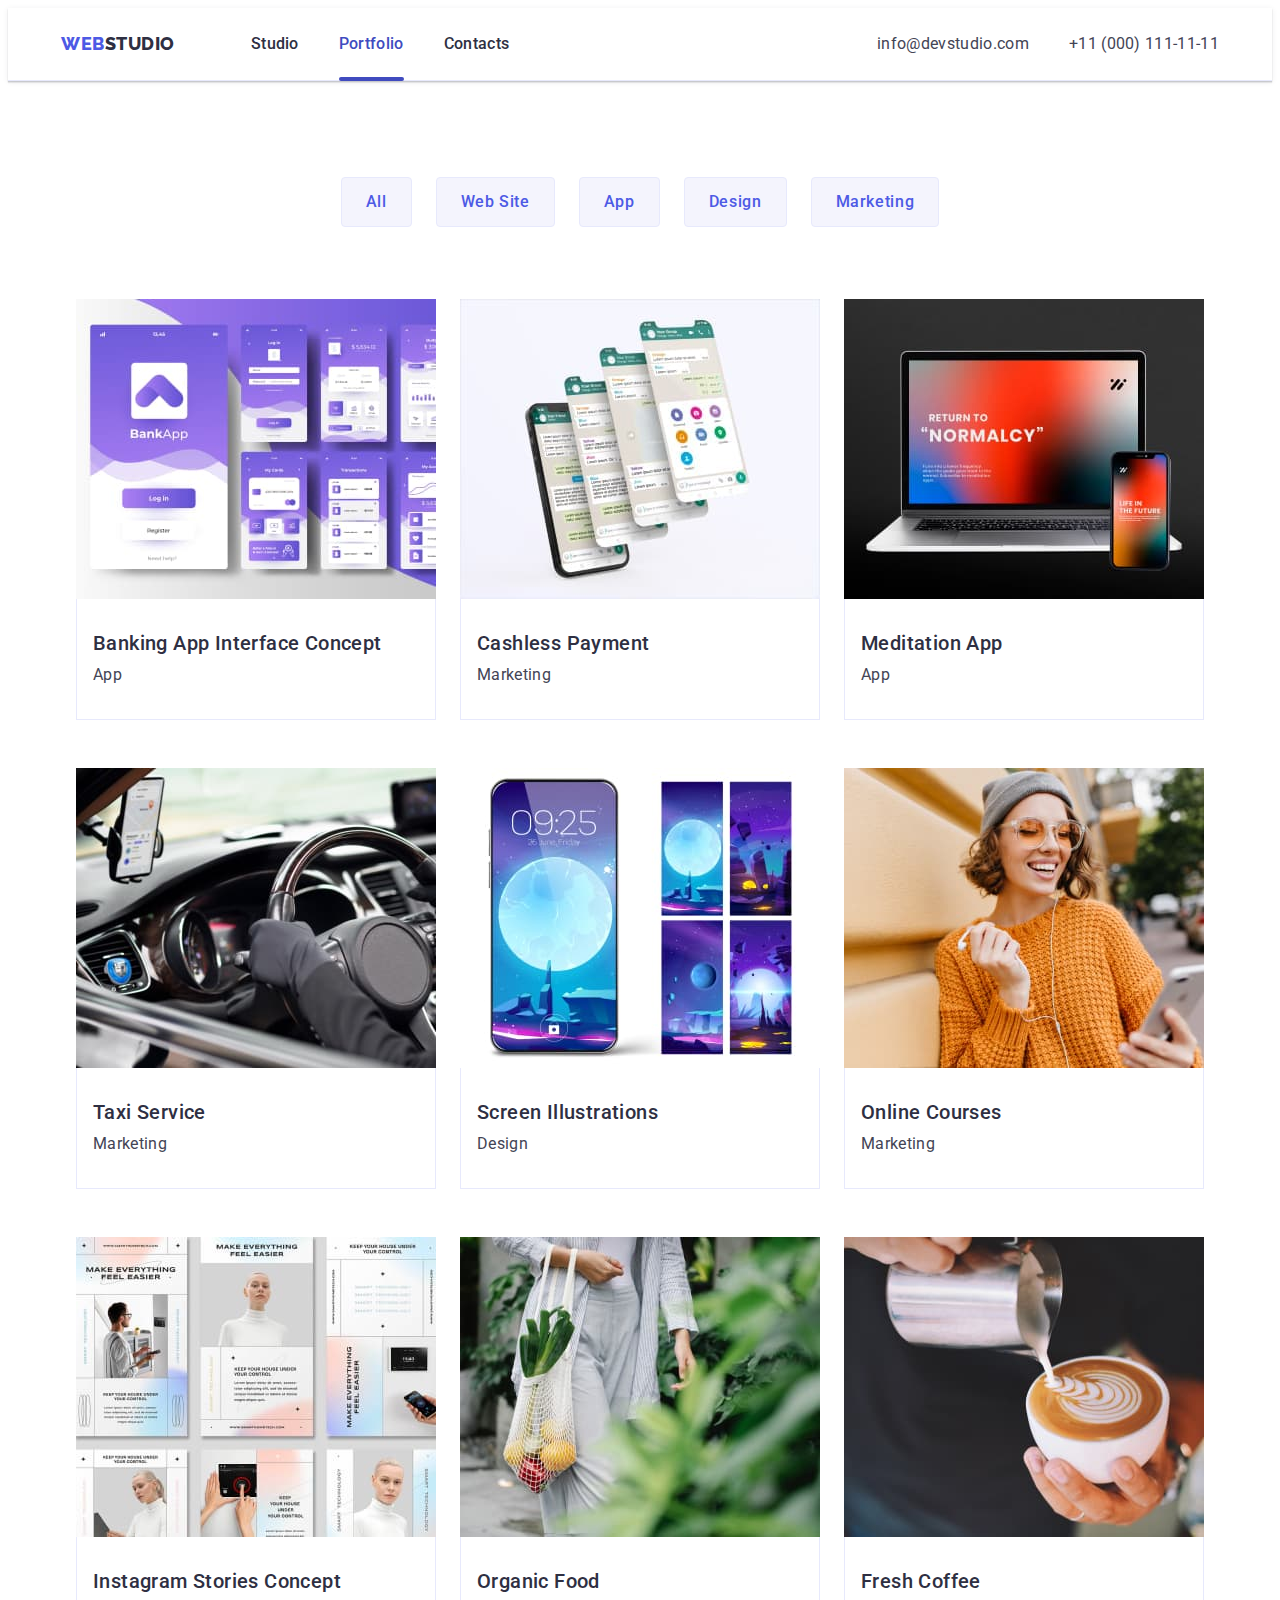
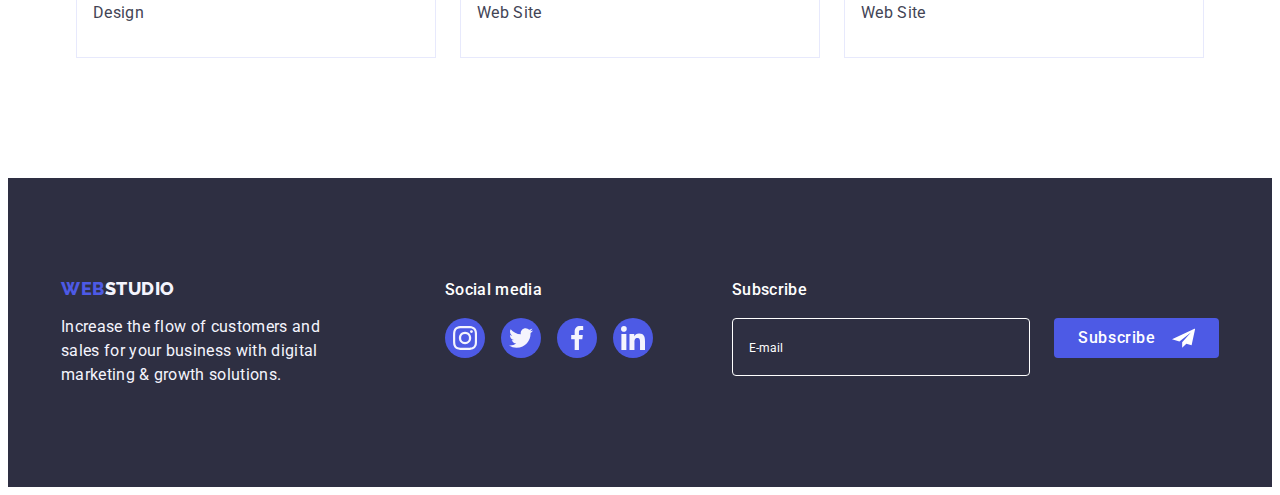
==== portfolio.html @ 3099e18f "Initial commit" ====
<!DOCTYPE html>
<html lang="en">
  <head>
    <meta charset="UTF-8" />
    <meta http-equiv="X-UA-Compatible" content="IE=edge" />
    <meta name="viewport" content="width=device-width, initial-scale=1.0" />
    <title>Document</title>
    <link rel="preconnect" href="https://fonts.googleapis.com" />
    <link rel="preconnect" href="https://fonts.gstatic.com" crossorigin />
    <link
      href="https://fonts.googleapis.com/css2?family=Montserrat:wght@400;700&family=Raleway:wght@800&family=Roboto:wght@400;500;700;900&display=swap"
      rel="stylesheet"
    />
    <link
      rel="stylesheet"
      href="https://cdnjs.cloudflare.com/ajax/libs/modern-normalize/1.1.0/modern-normalize.min.css"
      integrity="sha512-wpPYUAdjBVSE4KJnH1VR1HeZfpl1ub8YT/NKx4PuQ5NmX2tKuGu6U/JRp5y+Y8XG2tV+wKQpNHVUX03MfMFn9Q=="
      crossorigin="anonymous"
      referrerpolicy="no-referrer"
    />
    <link rel="stylesheet" href="./css/styles.css" />
  </head>
  <body>
    <header class="header">
      <div class="conteiner main-nav">
        <a class="logo link" href="./index.html">
          Web<span class="logo-two">Studio</span>
        </a>
        <nav class="site-nav">
          <ul class="list">
            <li class="item">
              <a class="nav link" href="./index.html">Studio</a>
            </li>
            <li class="item">
              <a class="nav link current" href="./portfolio.html">Portfolio</a>
            </li>
            <li class="item"><a class="nav link" href="">Contacts</a></li>
          </ul>
        </nav>
        <address class="address">
          <ul class="list">
            <li class="item">
              <a class="address link" href="mailto:info@devstudio.com"
                >info@devstudio.com</a
              >
            </li>
            <li class="item">
              <a class="address link" href="tel:+110001111111"
                >+11 (000) 111-11-11</a
              >
            </li>
          </ul>
        </address>
      </div>
    </header>
    <main>
      <section class="section projects">
        <div class="conteiner">
          <h1 class="visually-hidden">Projects</h1>
          <ul class="list list-button">
            <li class="item">
              <button class="button portfolio" type="button">All</button>
            </li>
            <li class="item">
              <button class="button portfolio" type="button">Web Site</button>
            </li>
            <li class="item">
              <button class="button portfolio" type="button">App</button>
            </li>
            <li class="item">
              <button class="button portfolio" type="button">Design</button>
            </li>
            <li class="item">
              <button class="button portfolio" type="button">Marketing</button>
            </li>
          </ul>
          <ul class="list list-card">
            <li class="item">
              <a class="link card-link" href=" ">
                <div class="card-cover-wrap">
                  <img
                    class="img"
                    src="./images/work1.jpg"
                    width="360"
                    alt="banking app interface"
                  />
                  <div class="card-cover-text">
                    <p>
                      14 Stylish and User-Friendly App Design Concepts · Task
                      Manager App · Calorie Tracker App · Exotic Fruit Ecommerce
                      App · Cloud Storage App
                    </p>
                  </div>
                </div>
                <div class="card">
                  <h2 class="list-title">Banking App Interface Concept</h2>
                  <p class="text">App</p>
                </div>
              </a>
            </li>
            <li class="item">
              <a class="link card-link" href="">
                <div class="card-cover-wrap">
                  <img
                    class="img"
                    src="./images/work2.jpg"
                    width="360"
                    alt="QRcode scanning"
                  />
                  <div class="card-cover-text">
                    <p>
                      14 Stylish and User-Friendly App Design Concepts · Task
                      Manager App · Calorie Tracker App · Exotic Fruit Ecommerce
                      App · Cloud Storage App
                    </p>
                  </div>
                </div>
                <div class="card">
                  <h2 class="list-title">Cashless Payment</h2>
                  <p class="text">Marketing</p>
                </div></a
              >
            </li>
            <li class="item">
              <a class="link card-link" href="">
                <div class="card-cover-wrap">
                  <img
                    class="img"
                    src="./images/work3.jpg"
                    width="360"
                    alt="Meditation App on laptop/tel display "
                  />
                  <div class="card-cover-text">
                    <p>
                      14 Stylish and User-Friendly App Design Concepts · Task
                      Manager App · Calorie Tracker App · Exotic Fruit Ecommerce
                      App · Cloud Storage App
                    </p>
                  </div>
                </div>
                <div class="card">
                  <h2 class="list-title">Meditation App</h2>
                  <p class="text">App</p>
                </div></a
              >
            </li>
            <li class="item">
              <a class="link card-link" href=""
                ><div class="card-cover-wrap">
                  <img
                    class="img"
                    src="./images/work4.jpg"
                    width="360"
                    alt="taxist drives a car"
                  />
                  <div class="card-cover-text">
                    <p>
                      14 Stylish and User-Friendly App Design Concepts · Task
                      Manager App · Calorie Tracker App · Exotic Fruit Ecommerce
                      App · Cloud Storage App
                    </p>
                  </div>
                </div>
                <div class="card">
                  <h2 class="list-title">Taxi Service</h2>
                  <p class="text">Marketing</p>
                </div></a
              >
            </li>
            <li class="item">
              <a class="link card-link" href="">
                <div class="card-cover-wrap">
                  <img
                    class="img"
                    src="./images/work5.jpg"
                    width="360"
                    alt=" four screen illustrations, illustration on tel"
                  />
                  <div class="card-cover-text">
                    <p>
                      14 Stylish and User-Friendly App Design Concepts · Task
                      Manager App · Calorie Tracker App · Exotic Fruit Ecommerce
                      App · Cloud Storage App
                    </p>
                  </div>
                </div>
                <div class="card">
                  <h2 class="list-title">Screen Illustrations</h2>
                  <p class="text">Design</p>
                </div>
              </a>
            </li>
            <li class="item">
              <a class="link card-link" href="">
                <div class="card-cover-wrap">
                  <img
                    class="img"
                    src="./images/work6.jpg"
                    width="360"
                    alt="girl with a phone "
                  />
                  <div class="card-cover-text">
                    <p>
                      14 Stylish and User-Friendly App Design Concepts · Task
                      Manager App · Calorie Tracker App · Exotic Fruit Ecommerce
                      App · Cloud Storage App
                    </p>
                  </div>
                </div>
                <div class="card">
                  <h2 class="list-title">Online Courses</h2>
                  <p class="text">Marketing</p>
                </div></a
              >
            </li>
            <li class="item">
              <a class="link card-link" href="">
                <div class="card-cover-wrap">
                  <img
                    class="img"
                    src="./images/work7.jpg"
                    width="360"
                    alt="cards stories"
                  />
                  <div class="card-cover-text">
                    <p>
                      14 Stylish and User-Friendly App Design Concepts · Task
                      Manager App · Calorie Tracker App · Exotic Fruit Ecommerce
                      App · Cloud Storage App
                    </p>
                  </div>
                </div>
                <div class="card">
                  <h2 class="list-title">Instagram Stories Concept</h2>
                  <p class="text">Design</p>
                </div></a
              >
            </li>
            <li class="item">
              <a class="link card-link" href=" ">
                <div class="card-cover-wrap">
                  <img
                    class="img"
                    src="./images/work8.jpg"
                    width="360"
                    alt="women with bag of groceries"
                  />
                  <div class="card-cover-text">
                    <p>
                      14 Stylish and User-Friendly App Design Concepts · Task
                      Manager App · Calorie Tracker App · Exotic Fruit Ecommerce
                      App · Cloud Storage App
                    </p>
                  </div>
                </div>
                <div class="card">
                  <h2 class="list-title">Organic Food</h2>
                  <p class="text">Web Site</p>
                </div></a
              >
            </li>
            <li class="item">
              <a class="link card-link" href="">
                <div class="card-cover-wrap">
                  <img
                    class="img"
                    src="./images/work9.jpg"
                    width="360"
                    alt="man makes coffee"
                  />
                  <div class="card-cover-text">
                    <p>
                      14 Stylish and User-Friendly App Design Concepts · Task
                      Manager App · Calorie Tracker App · Exotic Fruit Ecommerce
                      App · Cloud Storage App
                    </p>
                  </div>
                </div>
                <div class="card">
                  <h2 class="list-title">Fresh Coffee</h2>
                  <p class="text">Web Site</p>
                </div></a
              >
            </li>
          </ul>
        </div>
      </section>
    </main>
    <footer class="footer">
      <div class="conteiner footer-flex">
        <div class="footer-texr-wrapp">
          <a class="logo link" href="./index.html">
            Web<span class="logo-three">Studio</span>
          </a>
          <p class="footer-text">
            Increase the flow of customers and sales for your business with
            digital marketing & growth solutions.
          </p>
        </div>
        <div class="social-media">
          <p class="social-media-title">Social media</p>
          <ul class="soc-list list">
            <li class="soc-list-item">
              <a href="" class="link">
                <svg class="soc-list-icon" width="24px" height="24px">
                  <use href="./images/icons.svg#icon-instagram"></use></svg
              ></a>
            </li>
            <li class="soc-list-item">
              <a href="" class="link">
                <svg class="soc-list-icon" width="24px" height="24px">
                  <use href="./images/icons.svg#icon-twitter"></use></svg
              ></a>
            </li>
            <li class="soc-list-item">
              <a href="" class="link">
                <svg class="soc-list-icon" width="24px" height="24px">
                  <use href="./images/icons.svg#icon-facebook"></use></svg
              ></a>
            </li>
            <li class="soc-list-item">
              <a href="" class="link">
                <svg class="soc-list-icon" width="24px" height="24px">
                  <use href="./images/icons.svg#icon-linkedin"></use></svg
              ></a>
            </li>
          </ul>
        </div>
        <div class="footer-form-wrapp">
          <form>
            <p class="footer-form-title">Subscribe</p>
            <div class="footer-subscribe-wrapp">
              <input
                class="footer-input-email"
                type="email"
                placeholder="E-mail"
                name="email"
              />
              <button class="btn-subscibe button" type="submit">
                <span>Subscribe</span>
                <svg width="24px" height="24px" class="icon-subscribe">
                  <use href="./images/icons.svg#icon-subscribe"></use>
                </svg>
              </button>
            </div>
          </form>
        </div>
      </div>
    </footer>
  </body>
</html>
---- css/styles.css ----
/* Palitra */
/* цвет осн текста #434455 */
/* цвет заголовка #2E2F42  */
/* белый цвет #fff */
/* цвет фон #E7E9FC */
/* цвет фона футер #2E2F42 */
/* цвет фона вторичный #F4F4FD */
/* цвет фона #FFFFFF */
/* цвет ховер фокус #404BBF */
/* цвет текста footer #F4F4FD*/
/* цвет logo-one #4D5AE5 */
/* цвет logo-two #2E2F42 */
/* цвет logo-three #F4F4FD */


:root {
    --primary-text-color:#434455;
    --title-color:#2E2F42;
    --primary-bcg-color:#FFFFFF;
    --footer-bcg-color:#2E2F42;

    --transition: 250ms cubic-bezier(0.4, 0, 0.2, 1) ;
}
.section{
    padding-top: 120px;
    padding-bottom: 120px;
}

.conteiner {
width: 1158px;

padding-left: 15px;
padding-right: 15px;
margin-left: auto;
margin-right: auto;
/* border: 1px solid red; */
}

p, h1, h2, h3, h4, h5, h6 {
    margin: 0;
}

ul {
    margin:0;
    padding-left: 0;
}

.img{
    display: block;
}

body {
    background-color: #FFFFFF ;
    color: var(--primary-text-color);


    font-family: Roboto, sans-serif;
    letter-spacing: 0.02em;
    font-size: 16px;
    line-height: 1.5;

}

/* Button */

.button{
    font-family: 'Roboto', sans-serif;
    font-weight: 500;
    font-size: 16px;
    line-height: 1.5;
    letter-spacing: 0.04em;
    cursor: pointer;
}

.link {
    text-decoration: none;
    
}

.list {
    list-style: none;
}

.visually-hidden {
    position: absolute;
    width: 1px;
    height: 1px;
    margin: -1px;
    border: 0;
    padding: 0;

    white-space: nowrap;
    clip-path: inset(100%);
    clip: rect(0 0 0 0);
    overflow: hidden;
}


/* title */

.section-title {
    margin-bottom: 72px;

    color: var(--title-color);

    font-weight: 700;
    font-size: 36px;
    line-height: 1.11;
    text-align: center;
    letter-spacing: 0.02em;
    }
    


/* logo */

.logo{
    color: #4D5AE5;

    font-family: Raleway, sans-serif;
    font-weight: 800;
    font-size: 18px;
    line-height: 1.17;
    letter-spacing: 0.03em;
    text-transform: uppercase;
    }

.logo-two {
    color: #2E2F42;
}
.logo-three {
    color: #F4F4FD;
}

/* Header */

.current {
    position: relative;
}

.current::after{
position: absolute;
bottom: -1px;
left:0;
content: '';
width: 100%;
height: 4px;
background: #404BBF;
border-radius: 2px;

}
.site-nav .link.current{
    color:#404BBF;
}

.main-nav{
    display:flex;
    align-items:center;
}
.header{
    border-bottom: 1px solid #E7E9FC;
    box-shadow: 0px 2px 1px rgba(46, 47, 66, 0.08), 
    0px 1px 1px rgba(46, 47, 66, 0.16), 
    0px 1px 6px rgba(46, 47, 66, 0.08);
}
.main-nav .logo{
    margin-right: 76px;
}

.site-nav .list,
.address .list{
    display: flex;
}

.site-nav .item:not(:last-child),
.address .item:not(:last-child) {
    margin-right: 40px;
}
.site-nav .link {     
    display: block;
    padding-top: 24px;
    padding-bottom: 24px;
    color: #2E2F42 ;

    font-weight: 500;
    font-size: 16px;
    line-height: 1.5;

    transition: color var(--transition); 
}

.address {
    font-style: normal;
    margin-left: auto;
}

.address .link {
    color: #434455;
    padding-top: 24px;
    padding-bottom: 24px;

    font-weight: 400;
    font-size: 16px;
    line-height: 1.5;

    transition: color var(--transition);
}
    
.site-nav .link:hover,
.site-nav .link:focus,
.address .link:hover,
.address .link:focus {
    color: #404BBF;
}
.nav .link:active{
    color: #404BBF;
}


/* footer */

.footer-flex{
    display: flex;
    justify-content: flex-start;
}
.footer {
    padding-top: 100px;
    padding-bottom: 100px;
    background-color: var(--footer-bcg-color);
}

.footer-texr-wrapp{
    margin-right: 120px;
}

.footer-text {
    width: 264px;
    color: #F4F4FD;
}

.footer .logo{
    display: inline-block;
    margin-bottom: 16px;
}

.social-media-title, .footer-form-title{
    font-weight: 500;
    color: #FFFFFF;
    margin-bottom: 16px;
}
/* .social-media{
    margin-right: 80px;
} */

.footer-form-wrapp{
    margin-left: auto;
}

.social-media .soc-list {
    display: flex;
    gap: 16px;
    
}

.social-media .link {
    transition: background-color var(--transition);

}

.social-media .soc-list-item .link:hover,
.social-media .soc-list-item .link:focus {
    background-color: #31D0AA;
}

.footer-input-email{
    width: 264px ;
    height: 40px;
    border: 1px solid #FFFFFF;
    border-radius: 4px;
    background-color: transparent;

    padding: 8px 16px;

    color: #FFFFFF;
}

.footer-input-email::placeholder{
    color: #FFFFFF;
    font-family: 'Roboto';
    font-style: normal;
    font-weight: 400;
    font-size: 12px;
    line-height: 24px;
}

.btn-subscibe{
    display: flex;
    justify-content: center;
    align-items: center;
    padding: 8px 24px;
    gap: 16px;
    width: 165px;
    height: 40px;
    
    color: #FFFFFF;

    background: #4D5AE5;
    border: none;
    border-radius: 4px;

}

.footer-subscribe-wrapp{
    display: flex;
    gap: 24px;
}

.icon-subscribe{
    fill: currentColor;
}


/* Studio */

/* Hero */

.hero{
    padding: 188px 0;
    background-image:linear-gradient(rgba(46, 47, 66, 0.7), 
    rgba(46, 47, 66, 0.7) ), 
    url(../images/hero-bcg.jpg);
    background-repeat: no-repeat;
    background-position: center;
    background-size: cover;
    max-width: 1440px;
    margin-left: auto;
    margin-right: auto;
    text-align: center;
}



.hero-title{
    max-width: 496px;
    margin: 0 auto;
    margin-bottom: 48px;

    color: #FFFFFF;

    font-weight: 700;
    font-size: 56px;
    line-height: 1.07;
    text-align: center;
    letter-spacing: 0.02em
    }


.hero-btn{
    padding: 16px 32px;
    border: none;
    border-radius: 4px;

    background-color:#4D5AE5 ;
    color:#FFFFFF ;

    transition: background-color var(--transition);
}
.hero-btn:hover,
.hero-btn:focus{
    background-color: #404BBF;
}


/* advantages */

.advantages{
    padding-bottom: 0;
}

.advantages .list {
    display: flex;
    font-weight: wrap;
}

.advantages .item {
    width: 264px;
}
.advantages .item:not(:last-child){
    margin-right: 24px;
}


.advantages-list-title{
    margin-bottom: 8px;

    color: var(--title-color);
    font-weight: 500;
    font-size: 20px;
    line-height: 1.2;
    letter-spacing: 0.02em    
}

.icon-advantages{
    display: flex;
    align-items: center;
    justify-content: center;
    width: 264px;
    height: 112px;
    background: #F4F4FD;
    border-radius: 4px;
    margin-bottom: 8px;
}
/* work */



.work .list{
    display: flex;
}

.work .item:not(:last-child){
    margin-right: 24px;
}




/* team */

.team {
    background-color: #F4F4FD;
}

.team-list{
    display: flex;
}

.team-list .soc-list{
    display: flex;
    gap: 24px;
}

.soc-list-item{
    width: 40px;
    height: 40px;

    }

.soc-list-item .link{
    display: flex;
    justify-content: center;
    align-items: center;

    width: 100%;
    height: 100%;
    border-radius: 50%;
    background-color: #4D5AE5;

}

.soc-list-icon{
    fill: #F4F4FD;
}
.team-list .soc-list-item .link{
    transition: background-color var(--transition);
}

.team-list .soc-list-item .link:hover,
.team-list .soc-list-item .link:focus{
    background-color: #404BBF;
}


.person{
    width: 264px;
    background-color: #FFFFFF;
    box-shadow: 0px 1px 6px rgba(46, 47, 66, 0.08), 
    0px 1px 1px rgba(46, 47, 66, 0.16), 
    0px 2px 1px rgba(46, 47, 66, 0.08);
    border-radius: 0px 0px 4px 4px;
}
.person:not(:last-child){
    margin-right: 24px;
}
.person .text{
    margin-bottom: 8px;
}


.team .card{
    padding: 32px 16px;
    text-align: center;
}

.name{
    margin-bottom: 8px;

    color:var(--title-color);

    font-weight: 500;
    font-size: 20px;
    line-height: 1.2;
    letter-spacing: 0.02em
}

/* CUSTOMERS */

.customers-list{
    display: flex;
    gap: 24px;
}

.customers-list-item {
    width: 168px;
    height: 88px;
}

.customers-list-item .link {
    display: flex;
    justify-content: center;
    align-items: center;

    width: 100%;
    height: 100%;
    border: 1px solid #8E8F99;
    border-radius: 4px;

}

.customers-list-icon {
    fill:#8E8F99;
}

.customers-list-item .link{
    transition: border-color var(--transition);
}
.customers-list-item .link:hover,
.customers-list-item .link:focus{
    border-color: #404BBF;
    border-radius: 4px;
}

.customers-list-icon{
    transition: fill var(--transition);
}

.customers-list-item .link:hover .customers-list-icon,
.customers-list-item .link:focus .customers-list-icon{
    fill: #404BBF;
}

/* Portfolio */



.projects{
    padding-top: 96px;

}
.projects .list-button,
.projects .list-card{
    display: flex;
    justify-content: center;
    }

.list-button{
    margin-bottom: 72px;
}

.button.portfolio {
    padding: 12px 24px;
    border: 1px solid #E7E9FC;
    border-radius: 4px;

    color: #4D5AE5;
    background-color: #F4F4FD;

    transition: color var(--transition) ,
                border-color var(--transition),
                background-color var(--transition),
                box-shadow var(--transition);
}

.button.portfolio:hover,
.button.portfolio:focus {
    color: #fff;
    border-color: #404BBF;
    background-color: #404BBF;
    box-shadow: 0px 3px 1px rgba(0, 0, 0, 0.1),
        0px 2px 1px rgba(0, 0, 0, 0.08),
        0px 2px 2px rgba(0, 0, 0, 0.12);
}

.list-button .item:not(:last-child){
    margin-right: 24px;
}



.list-card{
    flex-wrap: wrap;
}

.list-card .item{
    margin-right: 24px;
    margin-bottom: 48px;
}
.list-card .item:nth-child(3n){
    margin-right: 0px;
}
.list-card .item:nth-last-child(-n+3){
    margin-bottom: 0;
}


.list-card .card {    
    border-left: 1px solid #E7E9FC;
    border-bottom: 1px solid #E7E9FC;
    border-right: 1px solid #E7E9FC;
    padding-top:32px;
    padding-bottom: 32px;
    padding-left: 16px;
    padding-right: 16px;
}


.list-title{
    margin-bottom: 8px;
    color: var(--title-color);
    font-weight: 500;
    font-size: 20px;
    line-height: 1.2;
    letter-spacing: 0.02em;
}

.link .text{
    color: #434455;
}

.card-cover-wrap {
    position: relative;
    overflow: hidden;
}

.card-cover-text {
    position: absolute;
    top: 0;
    padding: 32px 40px;

    color: #F4F4FD;
    background-color: #4D5AE5;

    height: 100%;
    
    transform: translateY(100%) ;
    transition: transform var(--transition);

    overflow: auto;

   
}
.card-link:hover .card-cover-text,
.card-link:focus .card-cover-text{
    transform: translateY(0);
}

.card-link{
    display: block;
    transition: box-shadow 200ms;
}

.card-link:focus,
.card-link:hover{
    box-shadow: 0px 1px 6px rgba(46, 47, 66, 0.08), 
    0px 1px 1px rgba(46, 47, 66, 0.16), 
    0px 2px 1px rgba(46, 47, 66, 0.08);
}



/* MODAL */

.backdrop {
    position: fixed;
    top: 0;
    width: 100%;
    height: 100%;
    background-color: rgba(46, 47, 66, 0.4);

    transition: opacity var(--transition), 
    visibility var(--transition);
}

.modal {
    position: absolute;
    top: 50%;
    left:50%;
    transform: translate( -50%, -50%) rotateX(0) ;
  
    width: 408px;
    height: 584px;
    padding: 72px 24px 24px;
    transition: transform var(--transition);

    background: #FCFCFC;
    box-shadow: 0px 1px 1px rgba(0, 0, 0, 0.14), 
    0px 1px 3px rgba(0, 0, 0, 0.12), 
    0px 2px 1px rgba(0, 0, 0, 0.2);
    border-radius: 4px;
}

.close-icon {
    fill:currentColor;
}

.close-button{
    display: flex;
    justify-content: center;
    align-items: center;
    margin-left: auto;
    position: absolute;
    top: 20px;
    right: 20px;

    transition: background-color var(--transition) , 
    color var(--transition);

    color: #2E2F42 ;
    background: #E7E9FC;
    width: 24px;
    height: 24px;
    border-radius: 50%;
    border: 1px solid rgba(0, 0, 0, 0.1);
}

.close-button:hover, .close-button:focus{
    background-color:#404BBF ;
    color: #FFFFFF ;
}

.is-hidden{
    opacity: 0;
    visibility: hidden;
    pointer-events: none;
}

.backdrop.is-hidden .modal{
    transform: translate(-50%, -50%) 
    perspective(600px) rotateX(90deg);
   
}

.modal-title{
    font-family: 'Roboto';
    font-weight: 500;
    font-size: 16px;
    line-height: 1.5;
  
    text-align: center;
    letter-spacing: 0.02em;
   
    color: #2E2F42;

    margin-bottom: 16px;

}

.input-box-wrapp{
    margin-bottom: 8px;
}

.textarea-box-wrapp{
    display: block;
    margin-bottom: 16px;
}

.input-icon-wrapp{
    position: relative;
}

.form-icon{
    position: absolute;
    left: 16px;
    top: 50%;
    transform: translateY(-50%);
    transition: fill var(--transition);
}

.modal-input{
    width: 100%;
    height: 40px;
    border: 1px solid rgba(46, 47, 66, 0.4);
    outline: transparent;
    border-radius: 4px;
    padding-left: 38px;

    transition: border-color var(--transition);
}

.modal-label{
    display: block;
    margin-bottom: 4px;
}


.modal-label,
.modal-textarea,
.modal-textarea::placeholder{
    color: #8E8F99;
    font-weight: 400;
    font-size: 12px;
    line-height: 1.17;
}

.modal-input:focus{
    border-color: #4D5AE5;
}
.modal-input:focus + .form-icon{
    fill:#4D5AE5;
}

.modal-textarea{
    outline: transparent;
    width: 100%;
    height: 120px;
    padding: 8px 16px;
    border: 1px solid rgba(46, 47, 66, 0.4);
    border-radius: 4px;
    resize: none;

    transition: border-color var(--transition);
}
.modal-textarea:focus {
    border-color: #4D5AE5;
}

.modal-textarea::placeholder{
    color: rgba(46, 47, 66, 0.4);
}

.send-button{
    display: block;
    width: 169px;
    height: 56px;
    color: #FFFFFF;
    background: #4D5AE5;
    border: none;
    border-radius: 4px;
    box-shadow: 0px 4px 4px rgba(0, 0, 0, 0.15);
    padding: 0;

    margin-left:auto;
    margin-right: auto;
}

.check-text{
    display: flex;
    align-items: center;
}

.link-checkbox{
color:#4D5AE5;
}


.click{
    display: flex;
    justify-content: center;
    align-items: center;
    width: 16px;
    height: 16px;
    margin-right: 8px;

    border: 1px solid rgba(46, 47, 66, 0.4);
    border-radius: 2px;
    fill: transparent;
}

.input-click:checked + .modal-label > .click{
    
    background-color: #404BBF;
    border: none;
    fill: #F4F4FD;
}

.checkbox-box-wrapp{
    margin-bottom: 24px;
}
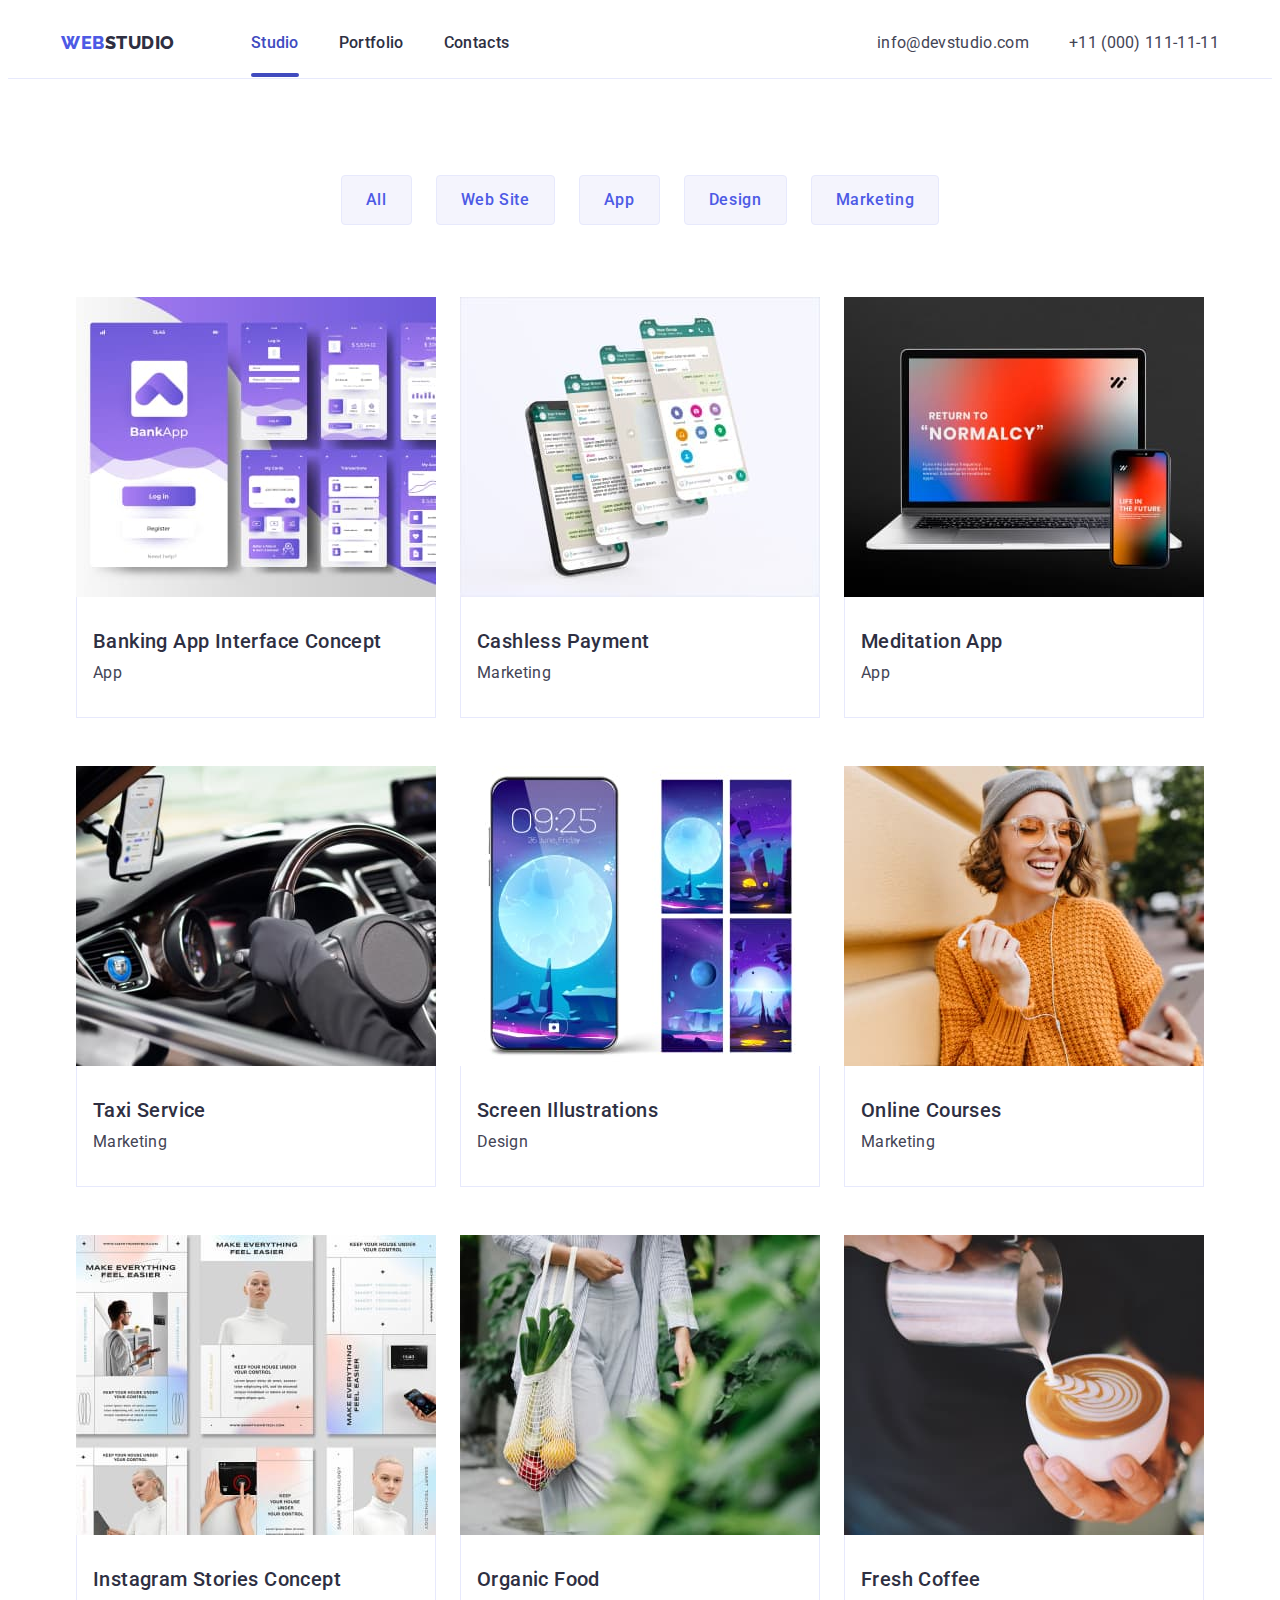
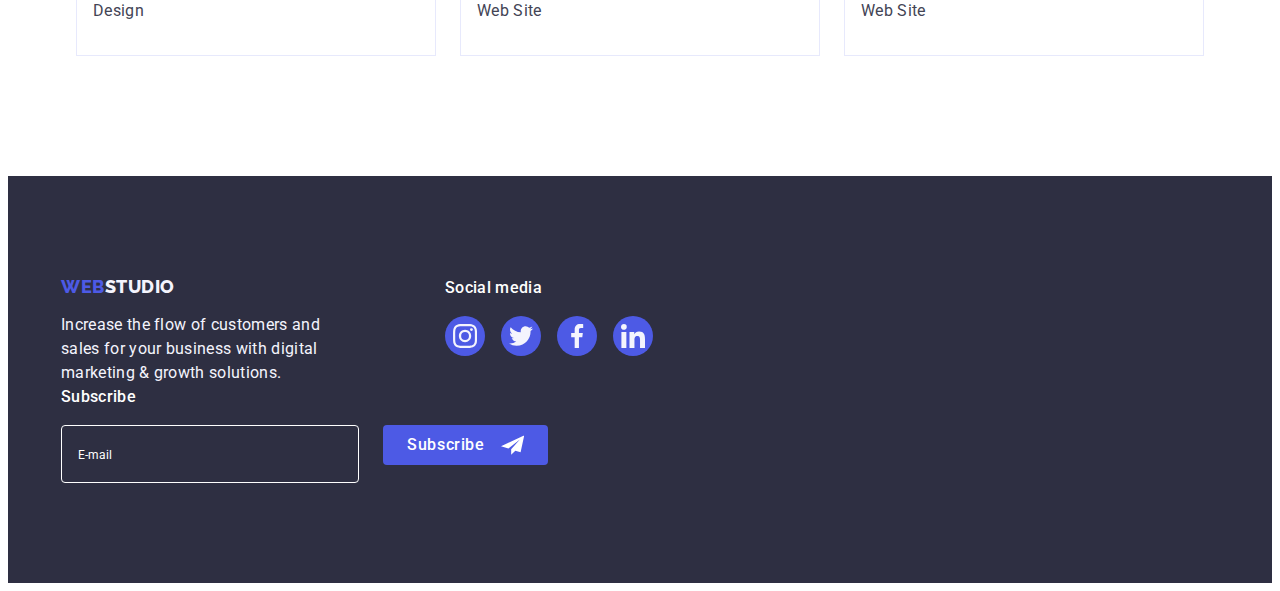
==== commit 0ff10ad6: "3" ====
--- a/portfolio.html
+++ b/portfolio.html
@@ -19,9 +19,80 @@
       referrerpolicy="no-referrer"
     />
     <link rel="stylesheet" href="./css/styles.css" />
+
+    <link rel="stylesheet" href="./css/media.css" />
   </head>
   <body>
     <header class="header">
+      <div class="conteiner header-mob">
+        <a class="logo link" href="./index.html">
+          Web<span class="logo-two">Studio</span>
+        </a>
+        <button type="button" class="button-menu" data-menu-open>
+          <svg class="mob-menu-icon" width="32px" height="22px">
+            <use href="./images/icons.svg#icon-charm_menu-hamburger"></use>
+          </svg>
+        </button>
+      </div>
+      <div class="modal-menu is-hidden" data-menu>
+        <button type="button" class="button close-button" data-menu-close>
+          <svg class="close-icon" width="8px" height="8px">
+            <use href="./images/icons.svg#icon-close-black"></use>
+          </svg>
+        </button>
+        <nav class="menu-site-nav">
+          <ul class="list">
+            <li class="item">
+              <a class="link current" href="./index.html">Studio</a>
+            </li>
+            <li class="item">
+              <a class="link" href="./portfolio.html">Portfolio</a>
+            </li>
+            <li class="item"><a class="nav link" href="">Contacts</a></li>
+          </ul>
+        </nav>
+        <address class="menu-address">
+          <ul class="list">
+            <li class="item">
+              <a class="link tel" href="tel:+110001111111"
+                >+11 (000) 111-11-11</a
+              >
+            </li>
+            <li class="item">
+              <a class="link mail" href="mailto:info@devstudio.com"
+                >info@devstudio.com</a
+              >
+            </li>
+          </ul>
+          <ul class="soc-list list">
+            <li class="soc-list-item">
+              <a href="" class="link">
+                <svg class="soc-list-icon" width="24px" height="24px">
+                  <use href="./images/icons.svg#icon-instagram"></use></svg
+              ></a>
+            </li>
+            <li class="soc-list-item">
+              <a href="" class="link">
+                <svg class="soc-list-icon" width="24px" height="24px">
+                  <use href="./images/icons.svg#icon-twitter"></use></svg
+              ></a>
+            </li>
+            <li class="soc-list-item">
+              <a href="" class="link">
+                <svg class="soc-list-icon" width="24px" height="24px">
+                  <use href="./images/icons.svg#icon-facebook"></use></svg
+              ></a>
+            </li>
+            <li class="soc-list-item">
+              <a href="" class="link">
+                <svg class="soc-list-icon" width="24px" height="24px">
+                  <use href="./images/icons.svg#icon-linkedin"></use></svg
+              ></a>
+            </li>
+          </ul>
+        </address>
+      </div>
+
       <div class="conteiner main-nav">
         <a class="logo link" href="./index.html">
           Web<span class="logo-two">Studio</span>
@@ -29,10 +100,10 @@
         <nav class="site-nav">
           <ul class="list">
             <li class="item">
-              <a class="nav link" href="./index.html">Studio</a>
-            </li>
-            <li class="item">
-              <a class="nav link current" href="./portfolio.html">Portfolio</a>
+              <a class="link current" href="./index.html">Studio</a>
+            </li>
+            <li class="item">
+              <a class="link" href="./portfolio.html">Portfolio</a>
             </li>
             <li class="item"><a class="nav link" href="">Contacts</a></li>
           </ul>
@@ -40,14 +111,12 @@
         <address class="address">
           <ul class="list">
             <li class="item">
-              <a class="address link" href="mailto:info@devstudio.com"
+              <a class="link" href="mailto:info@devstudio.com"
                 >info@devstudio.com</a
               >
             </li>
             <li class="item">
-              <a class="address link" href="tel:+110001111111"
-                >+11 (000) 111-11-11</a
-              >
+              <a class="link" href="tel:+110001111111">+11 (000) 111-11-11</a>
             </li>
           </ul>
         </address>
@@ -326,8 +395,8 @@
             </li>
           </ul>
         </div>
-        <div class="footer-form-wrapp">
-          <form>
+        <div>
+          <form class="footer-form-wrapp">
             <p class="footer-form-title">Subscribe</p>
             <div class="footer-subscribe-wrapp">
               <input
--- a/css/styles.css
+++ b/css/styles.css
@@ -14,43 +14,62 @@
 
 
 :root {
-    --primary-text-color:#434455;
-    --title-color:#2E2F42;
-    --primary-bcg-color:#FFFFFF;
-    --footer-bcg-color:#2E2F42;
-
-    --transition: 250ms cubic-bezier(0.4, 0, 0.2, 1) ;
-}
-.section{
+    --primary-text-color: #434455;
+    --title-color: #2E2F42;
+    --primary-bcg-color: #FFFFFF;
+    --footer-bcg-color: #2E2F42;
+
+    --transition: 250ms cubic-bezier(0.4, 0, 0.2, 1);
+}
+
+
+.section {
     padding-top: 120px;
     padding-bottom: 120px;
 }
 
 .conteiner {
-width: 1158px;
-
-padding-left: 15px;
-padding-right: 15px;
-margin-left: auto;
-margin-right: auto;
-/* border: 1px solid red; */
-}
-
-p, h1, h2, h3, h4, h5, h6 {
+    width: 100%;
+
+    padding-left: 16px;
+    padding-right: 16px;
+    margin-left: auto;
+    margin-right: auto;
+    /* border: 1px solid red; */
+}
+
+
+
+
+
+img {
+    display: block;
+    max-width: 100%;
+    height: auto;
+    width: 100%;
+}
+
+p,
+h1,
+h2,
+h3,
+h4,
+h5,
+h6 {
     margin: 0;
 }
 
 ul {
-    margin:0;
+    margin: 0;
     padding-left: 0;
 }
 
-.img{
+.img {
     display: block;
 }
 
 body {
-    background-color: #FFFFFF ;
+    background-color: #FFFFFF;
     color: var(--primary-text-color);
 
 
@@ -63,7 +82,7 @@
 
 /* Button */
 
-.button{
+.button {
     font-family: 'Roboto', sans-serif;
     font-weight: 500;
     font-size: 16px;
@@ -74,7 +93,7 @@
 
 .link {
     text-decoration: none;
-    
+
 }
 
 .list {
@@ -108,13 +127,13 @@
     line-height: 1.11;
     text-align: center;
     letter-spacing: 0.02em;
-    }
-    
+}
+
 
 
 /* logo */
 
-.logo{
+.logo {
     color: #4D5AE5;
 
     font-family: Raleway, sans-serif;
@@ -123,148 +142,155 @@
     line-height: 1.17;
     letter-spacing: 0.03em;
     text-transform: uppercase;
-    }
+}
 
 .logo-two {
     color: #2E2F42;
 }
+
 .logo-three {
     color: #F4F4FD;
 }
 
 /* Header */
 
-.current {
-    position: relative;
-}
-
-.current::after{
-position: absolute;
-bottom: -1px;
-left:0;
-content: '';
-width: 100%;
-height: 4px;
-background: #404BBF;
-border-radius: 2px;
-
-}
-.site-nav .link.current{
-    color:#404BBF;
-}
-
-.main-nav{
-    display:flex;
-    align-items:center;
-}
-.header{
+.header .main-nav {
+    display: none;
+}
+
+.header {
+    display: flex;
+    height: 70px;
     border-bottom: 1px solid #E7E9FC;
-    box-shadow: 0px 2px 1px rgba(46, 47, 66, 0.08), 
-    0px 1px 1px rgba(46, 47, 66, 0.16), 
-    0px 1px 6px rgba(46, 47, 66, 0.08);
-}
-.main-nav .logo{
-    margin-right: 76px;
-}
-
-.site-nav .list,
-.address .list{
-    display: flex;
-}
-
-.site-nav .item:not(:last-child),
-.address .item:not(:last-child) {
-    margin-right: 40px;
-}
-.site-nav .link {     
+}
+
+.header-mob {
+    width: 100%;
+    display: flex;
+    align-items: center;
+    justify-content: space-between;
+}
+
+.button-menu {
     display: block;
-    padding-top: 24px;
-    padding-bottom: 24px;
-    color: #2E2F42 ;
-
+    padding: 0;
+    width: 32px;
+    height: 22px;
+    border: none;
+    background: none;
+}
+
+.mob-menu-icon {
+    stroke: #2E2F42;
+}
+
+.modal-menu {
+    display: flex;
+    flex-direction: column;
+    justify-content: space-between;
+    position: fixed;
+    top: 0;
+    left: 0;
+    width: 100vw;
+    height: 100vh;
+    padding: 80px 34px 40px 40px;
+    background-color: #fff;
+}
+
+.header .main-nav {
+    display: none;
+}
+
+.menu-site-nav {
+    margin-bottom: 84px;
+}
+
+.menu-site-nav .item:not(:last-child) {
+    margin-bottom: 40px;
+}
+
+.menu-site-nav .link {
+    font-weight: 700;
+    font-size: 36px;
+    line-height: 1.11;
+    color: #2E2F42;
+}
+
+.menu-address .link {
+    display: block;
+    font-family: 'Roboto';
+    font-style: normal;
+}
+
+.menu-address .tel {
+
+    font-weight: 700;
+    font-size: 36px;
+    line-height: 1.11;
+    color: #4D5AE5;
+
+    margin-bottom: 40px;
+}
+
+.menu-address .mail {
     font-weight: 500;
-    font-size: 16px;
-    line-height: 1.5;
-
-    transition: color var(--transition); 
-}
-
-.address {
-    font-style: normal;
+    font-size: 20px;
+    line-height: 1.2;
+    color: #434455;
+    margin-bottom: 48px;
+}
+
+.modal-menu .soc-list {
+    display: flex;
+    gap: 56px;
+}
+
+/* footer */
+
+.footer {
+    padding-top: 96px;
+    padding-bottom: 96px;
+    background-color: var(--footer-bcg-color);
+}
+
+.footer-flex {
+    display: block;
+    justify-content: center;
+    flex-wrap: wrap;
+    gap: 72px;
+}
+
+.footer-text {
     margin-left: auto;
-}
-
-.address .link {
-    color: #434455;
-    padding-top: 24px;
-    padding-bottom: 24px;
-
-    font-weight: 400;
-    font-size: 16px;
-    line-height: 1.5;
-
-    transition: color var(--transition);
-}
-    
-.site-nav .link:hover,
-.site-nav .link:focus,
-.address .link:hover,
-.address .link:focus {
-    color: #404BBF;
-}
-.nav .link:active{
-    color: #404BBF;
-}
-
-
-/* footer */
-
-.footer-flex{
-    display: flex;
-    justify-content: flex-start;
-}
-.footer {
-    padding-top: 100px;
-    padding-bottom: 100px;
-    background-color: var(--footer-bcg-color);
-}
-
-.footer-texr-wrapp{
-    margin-right: 120px;
-}
-
-.footer-text {
-    width: 264px;
+    margin-right: auto;
+    max-width: 268px;
+    margin-bottom: 72px;
     color: #F4F4FD;
 }
 
-.footer .logo{
-    display: inline-block;
+.footer .logo {
+    display: block;
+    text-align: center;
     margin-bottom: 16px;
 }
 
-.social-media-title, .footer-form-title{
+.social-media-title,
+.footer-form-title {
+    text-align: center;
     font-weight: 500;
     color: #FFFFFF;
     margin-bottom: 16px;
 }
-/* .social-media{
-    margin-right: 80px;
-} */
-
-.footer-form-wrapp{
-    margin-left: auto;
-}
 
 .social-media .soc-list {
     display: flex;
+    justify-content: center;
     gap: 16px;
-    
+    margin-bottom: 72px;
 }
 
 .social-media .link {
     transition: background-color var(--transition);
-
 }
 
 .social-media .soc-list-item .link:hover,
@@ -272,19 +298,19 @@
     background-color: #31D0AA;
 }
 
-.footer-input-email{
-    width: 264px ;
+.footer-input-email {
+    width: 100%;
     height: 40px;
     border: 1px solid #FFFFFF;
+    margin-bottom: 16px;
     border-radius: 4px;
     background-color: transparent;
-
     padding: 8px 16px;
 
     color: #FFFFFF;
 }
 
-.footer-input-email::placeholder{
+.footer-input-email::placeholder {
     color: #FFFFFF;
     font-family: 'Roboto';
     font-style: normal;
@@ -293,7 +319,9 @@
     line-height: 24px;
 }
 
-.btn-subscibe{
+.btn-subscibe {
+    margin-right: auto;
+    margin-left: auto;
     display: flex;
     justify-content: center;
     align-items: center;
@@ -301,127 +329,123 @@
     gap: 16px;
     width: 165px;
     height: 40px;
-    
+
     color: #FFFFFF;
-
     background: #4D5AE5;
     border: none;
     border-radius: 4px;
-
-}
-
-.footer-subscribe-wrapp{
-    display: flex;
-    gap: 24px;
-}
-
-.icon-subscribe{
+}
+
+.icon-subscribe {
     fill: currentColor;
 }
 
-
 /* Studio */
 
 /* Hero */
 
-.hero{
-    padding: 188px 0;
-    background-image:linear-gradient(rgba(46, 47, 66, 0.7), 
-    rgba(46, 47, 66, 0.7) ), 
-    url(../images/hero-bcg.jpg);
-    background-repeat: no-repeat;
-    background-position: center;
-    background-size: cover;
+.hero {
+    padding-top: 112px;
+    padding-bottom: 112px;
+
     max-width: 1440px;
     margin-left: auto;
     margin-right: auto;
     text-align: center;
 }
 
-
-
-.hero-title{
-    max-width: 496px;
-    margin: 0 auto;
-    margin-bottom: 48px;
+.hero {
+    background-image: linear-gradient(rgba(46, 47, 66, 0.7),
+            rgba(46, 47, 66, 0.7)),
+        url(../images/people-office-mob-min.jpg);
+    background-repeat: no-repeat;
+    background-position: center;
+    background-size: cover;
+}
+
+@media (min-device-pixel-ratio: 2),
+(min-resolution: 192dpi),
+(min-resolution: 2dppx) {
+    .hero {
+        background-image: linear-gradient(rgba(46, 47, 66, 0.7),
+                rgba(46, 47, 66, 0.7)),
+            url(../images/people-office-mob-2x-min.jpg);
+    }
+}
+
+
+.hero-title {
+    max-width: 320px;
+    margin-left: auto;
+    margin-right: auto;
+    margin-bottom: 72px;
 
     color: #FFFFFF;
 
     font-weight: 700;
-    font-size: 56px;
-    line-height: 1.07;
+    font-size: 36px;
+    line-height: 1.11;
     text-align: center;
     letter-spacing: 0.02em
-    }
-
-
-.hero-btn{
+}
+
+
+.hero-btn {
     padding: 16px 32px;
     border: none;
     border-radius: 4px;
 
-    background-color:#4D5AE5 ;
-    color:#FFFFFF ;
+    background-color: #4D5AE5;
+    color: #FFFFFF;
 
     transition: background-color var(--transition);
 }
+
 .hero-btn:hover,
-.hero-btn:focus{
+.hero-btn:focus {
     background-color: #404BBF;
 }
 
 
 /* advantages */
 
-.advantages{
-    padding-bottom: 0;
+.advantages {
+    padding-top: 96px;
+    padding-bottom: 96px;
 }
 
 .advantages .list {
     display: flex;
-    font-weight: wrap;
+    justify-content: center;
+    flex-wrap: wrap;
+    gap: 72px;
 }
 
 .advantages .item {
-    width: 264px;
-}
-.advantages .item:not(:last-child){
-    margin-right: 24px;
-}
-
-
-.advantages-list-title{
+    width: 396px;
+}
+
+.advantages-list-title {
     margin-bottom: 8px;
 
     color: var(--title-color);
-    font-weight: 500;
-    font-size: 20px;
-    line-height: 1.2;
-    letter-spacing: 0.02em    
-}
-
-.icon-advantages{
-    display: flex;
-    align-items: center;
-    justify-content: center;
-    width: 264px;
-    height: 112px;
-    background: #F4F4FD;
-    border-radius: 4px;
-    margin-bottom: 8px;
-}
+    font-weight: 700;
+    line-height: 1.11;
+    font-size: 36px;
+    text-align: center;
+
+    letter-spacing: 0.02em
+}
+
+.icon-advantages {
+    display: none;
+}
+
 /* work */
 
-
-
-.work .list{
-    display: flex;
-}
-
-.work .item:not(:last-child){
-    margin-right: 24px;
-}
-
+.work {
+    display: none;
+}
 
 
 
@@ -431,22 +455,24 @@
     background-color: #F4F4FD;
 }
 
-.team-list{
-    display: flex;
-}
-
-.team-list .soc-list{
+.team-list {
+    display: flex;
+    gap: 72px;
+    flex-wrap: wrap;
+    justify-content: center;
+}
+
+.team-list .soc-list {
     display: flex;
     gap: 24px;
 }
 
-.soc-list-item{
+.soc-list-item {
     width: 40px;
     height: 40px;
-
-    }
-
-.soc-list-item .link{
+}
+
+.soc-list-item .link {
     display: flex;
     justify-content: center;
     align-items: center;
@@ -455,47 +481,43 @@
     height: 100%;
     border-radius: 50%;
     background-color: #4D5AE5;
-
-}
-
-.soc-list-icon{
+}
+
+.soc-list-icon {
     fill: #F4F4FD;
 }
-.team-list .soc-list-item .link{
+
+.team-list .soc-list-item .link {
     transition: background-color var(--transition);
 }
 
 .team-list .soc-list-item .link:hover,
-.team-list .soc-list-item .link:focus{
+.team-list .soc-list-item .link:focus {
     background-color: #404BBF;
 }
 
-
-.person{
+.person {
     width: 264px;
     background-color: #FFFFFF;
-    box-shadow: 0px 1px 6px rgba(46, 47, 66, 0.08), 
-    0px 1px 1px rgba(46, 47, 66, 0.16), 
-    0px 2px 1px rgba(46, 47, 66, 0.08);
+    box-shadow: 0px 1px 6px rgba(46, 47, 66, 0.08),
+        0px 1px 1px rgba(46, 47, 66, 0.16),
+        0px 2px 1px rgba(46, 47, 66, 0.08);
     border-radius: 0px 0px 4px 4px;
 }
-.person:not(:last-child){
-    margin-right: 24px;
-}
-.person .text{
+
+.person .text {
     margin-bottom: 8px;
 }
 
-
-.team .card{
+.team .card {
     padding: 32px 16px;
     text-align: center;
 }
 
-.name{
+.name {
     margin-bottom: 8px;
 
-    color:var(--title-color);
+    color: var(--title-color);
 
     font-weight: 500;
     font-size: 20px;
@@ -505,13 +527,15 @@
 
 /* CUSTOMERS */
 
-.customers-list{
-    display: flex;
-    gap: 24px;
+.customers-list {
+    display: flex;
+    flex-wrap: wrap;
+    justify-content: center;
+    gap: 72px 16px;
 }
 
 .customers-list-item {
-    width: 168px;
+    width: 190px;
     height: 88px;
 }
 
@@ -528,24 +552,25 @@
 }
 
 .customers-list-icon {
-    fill:#8E8F99;
-}
-
-.customers-list-item .link{
+    fill: #8E8F99;
+}
+
+.customers-list-item .link {
     transition: border-color var(--transition);
 }
+
 .customers-list-item .link:hover,
-.customers-list-item .link:focus{
+.customers-list-item .link:focus {
     border-color: #404BBF;
     border-radius: 4px;
 }
 
-.customers-list-icon{
+.customers-list-icon {
     transition: fill var(--transition);
 }
 
 .customers-list-item .link:hover .customers-list-icon,
-.customers-list-item .link:focus .customers-list-icon{
+.customers-list-item .link:focus .customers-list-icon {
     fill: #404BBF;
 }
 
@@ -553,17 +578,18 @@
 
 
 
-.projects{
+.projects {
     padding-top: 96px;
 
 }
+
 .projects .list-button,
-.projects .list-card{
-    display: flex;
-    justify-content: center;
-    }
-
-.list-button{
+.projects .list-card {
+    display: flex;
+    justify-content: center;
+}
+
+.list-button {
     margin-bottom: 72px;
 }
 
@@ -575,10 +601,10 @@
     color: #4D5AE5;
     background-color: #F4F4FD;
 
-    transition: color var(--transition) ,
-                border-color var(--transition),
-                background-color var(--transition),
-                box-shadow var(--transition);
+    transition: color var(--transition),
+        border-color var(--transition),
+        background-color var(--transition),
+        box-shadow var(--transition);
 }
 
 .button.portfolio:hover,
@@ -591,40 +617,42 @@
         0px 2px 2px rgba(0, 0, 0, 0.12);
 }
 
-.list-button .item:not(:last-child){
+.list-button .item:not(:last-child) {
     margin-right: 24px;
 }
 
 
 
-.list-card{
+.list-card {
     flex-wrap: wrap;
 }
 
-.list-card .item{
+.list-card .item {
     margin-right: 24px;
     margin-bottom: 48px;
 }
-.list-card .item:nth-child(3n){
+
+.list-card .item:nth-child(3n) {
     margin-right: 0px;
 }
-.list-card .item:nth-last-child(-n+3){
+
+.list-card .item:nth-last-child(-n+3) {
     margin-bottom: 0;
 }
 
 
-.list-card .card {    
+.list-card .card {
     border-left: 1px solid #E7E9FC;
     border-bottom: 1px solid #E7E9FC;
     border-right: 1px solid #E7E9FC;
-    padding-top:32px;
+    padding-top: 32px;
     padding-bottom: 32px;
     padding-left: 16px;
     padding-right: 16px;
 }
 
 
-.list-title{
+.list-title {
     margin-bottom: 8px;
     color: var(--title-color);
     font-weight: 500;
@@ -633,7 +661,7 @@
     letter-spacing: 0.02em;
 }
 
-.link .text{
+.link .text {
     color: #434455;
 }
 
@@ -651,29 +679,30 @@
     background-color: #4D5AE5;
 
     height: 100%;
-    
-    transform: translateY(100%) ;
+
+    transform: translateY(100%);
     transition: transform var(--transition);
 
     overflow: auto;
 
-   
-}
+
+}
+
 .card-link:hover .card-cover-text,
-.card-link:focus .card-cover-text{
+.card-link:focus .card-cover-text {
     transform: translateY(0);
 }
 
-.card-link{
+.card-link {
     display: block;
     transition: box-shadow 200ms;
 }
 
 .card-link:focus,
-.card-link:hover{
-    box-shadow: 0px 1px 6px rgba(46, 47, 66, 0.08), 
-    0px 1px 1px rgba(46, 47, 66, 0.16), 
-    0px 2px 1px rgba(46, 47, 66, 0.08);
+.card-link:hover {
+    box-shadow: 0px 1px 6px rgba(46, 47, 66, 0.08),
+        0px 1px 1px rgba(46, 47, 66, 0.16),
+        0px 2px 1px rgba(46, 47, 66, 0.08);
 }
 
 
@@ -687,45 +716,45 @@
     height: 100%;
     background-color: rgba(46, 47, 66, 0.4);
 
-    transition: opacity var(--transition), 
-    visibility var(--transition);
+    transition: opacity var(--transition),
+        visibility var(--transition);
 }
 
 .modal {
     position: absolute;
     top: 50%;
-    left:50%;
-    transform: translate( -50%, -50%) rotateX(0) ;
-  
-    width: 408px;
+    left: 50%;
+    transform: translate(-50%, -50%) rotateX(0);
+
+    width: 392px;
     height: 584px;
-    padding: 72px 24px 24px;
+    padding: 72px 16px 24px;
     transition: transform var(--transition);
 
     background: #FCFCFC;
-    box-shadow: 0px 1px 1px rgba(0, 0, 0, 0.14), 
-    0px 1px 3px rgba(0, 0, 0, 0.12), 
-    0px 2px 1px rgba(0, 0, 0, 0.2);
+    box-shadow: 0px 1px 1px rgba(0, 0, 0, 0.14),
+        0px 1px 3px rgba(0, 0, 0, 0.12),
+        0px 2px 1px rgba(0, 0, 0, 0.2);
     border-radius: 4px;
 }
 
 .close-icon {
-    fill:currentColor;
-}
-
-.close-button{
+    fill: currentColor;
+}
+
+.close-button {
     display: flex;
     justify-content: center;
     align-items: center;
     margin-left: auto;
     position: absolute;
-    top: 20px;
-    right: 20px;
-
-    transition: background-color var(--transition) , 
-    color var(--transition);
-
-    color: #2E2F42 ;
+    top: 24px;
+    right: 24px;
+
+    transition: background-color var(--transition),
+        color var(--transition);
+
+    color: #2E2F42;
     background: #E7E9FC;
     width: 24px;
     height: 24px;
@@ -733,52 +762,52 @@
     border: 1px solid rgba(0, 0, 0, 0.1);
 }
 
-.close-button:hover, .close-button:focus{
-    background-color:#404BBF ;
-    color: #FFFFFF ;
-}
-
-.is-hidden{
+.close-button:hover,
+.close-button:focus {
+    background-color: #404BBF;
+    color: #FFFFFF;
+}
+
+.is-hidden {
     opacity: 0;
     visibility: hidden;
     pointer-events: none;
 }
 
-.backdrop.is-hidden .modal{
-    transform: translate(-50%, -50%) 
-    perspective(600px) rotateX(90deg);
-   
-}
-
-.modal-title{
+.backdrop.is-hidden .modal {
+    transform: translate(-50%, -50%) perspective(600px) rotateX(90deg);
+
+}
+
+.modal-title {
     font-family: 'Roboto';
     font-weight: 500;
     font-size: 16px;
     line-height: 1.5;
-  
+
     text-align: center;
     letter-spacing: 0.02em;
-   
+
     color: #2E2F42;
 
     margin-bottom: 16px;
 
 }
 
-.input-box-wrapp{
+.input-box-wrapp {
     margin-bottom: 8px;
 }
 
-.textarea-box-wrapp{
+.textarea-box-wrapp {
     display: block;
     margin-bottom: 16px;
 }
 
-.input-icon-wrapp{
+.input-icon-wrapp {
     position: relative;
 }
 
-.form-icon{
+.form-icon {
     position: absolute;
     left: 16px;
     top: 50%;
@@ -786,7 +815,7 @@
     transition: fill var(--transition);
 }
 
-.modal-input{
+.modal-input {
     width: 100%;
     height: 40px;
     border: 1px solid rgba(46, 47, 66, 0.4);
@@ -797,7 +826,7 @@
     transition: border-color var(--transition);
 }
 
-.modal-label{
+.modal-label {
     display: block;
     margin-bottom: 4px;
 }
@@ -805,21 +834,22 @@
 
 .modal-label,
 .modal-textarea,
-.modal-textarea::placeholder{
+.modal-textarea::placeholder {
     color: #8E8F99;
     font-weight: 400;
     font-size: 12px;
     line-height: 1.17;
 }
 
-.modal-input:focus{
+.modal-input:focus {
     border-color: #4D5AE5;
 }
-.modal-input:focus + .form-icon{
-    fill:#4D5AE5;
-}
-
-.modal-textarea{
+
+.modal-input:focus+.form-icon {
+    fill: #4D5AE5;
+}
+
+.modal-textarea {
     outline: transparent;
     width: 100%;
     height: 120px;
@@ -830,15 +860,16 @@
 
     transition: border-color var(--transition);
 }
+
 .modal-textarea:focus {
     border-color: #4D5AE5;
 }
 
-.modal-textarea::placeholder{
+.modal-textarea::placeholder {
     color: rgba(46, 47, 66, 0.4);
 }
 
-.send-button{
+.send-button {
     display: block;
     width: 169px;
     height: 56px;
@@ -849,21 +880,21 @@
     box-shadow: 0px 4px 4px rgba(0, 0, 0, 0.15);
     padding: 0;
 
-    margin-left:auto;
+    margin-left: auto;
     margin-right: auto;
 }
 
-.check-text{
+.check-text {
     display: flex;
     align-items: center;
 }
 
-.link-checkbox{
-color:#4D5AE5;
-}
-
-
-.click{
+.link-checkbox {
+    color: #4D5AE5;
+}
+
+
+.click {
     display: flex;
     justify-content: center;
     align-items: center;
@@ -876,13 +907,13 @@
     fill: transparent;
 }
 
-.input-click:checked + .modal-label > .click{
-    
+.input-click:checked+.modal-label>.click {
+
     background-color: #404BBF;
     border: none;
     fill: #F4F4FD;
 }
 
-.checkbox-box-wrapp{
+.checkbox-box-wrapp {
     margin-bottom: 24px;
-}
+}--- a/css/media.css
+++ b/css/media.css
@@ -0,0 +1,298 @@
+@media screen and (min-width:428px) {
+    .conteiner {
+        width: 428px;
+    }
+
+    .hero {
+        background-image: linear-gradient(rgba(46, 47, 66, 0.7), rgba(46, 47, 66, 0.7)),
+            url(../images/people-office-tab-min.jpg);
+    }
+
+    @media (min-device-pixel-ratio: 2),
+    (min-resolution: 192dpi),
+    (min-resolution: 2dppx) {
+        .hero {
+            background-image: linear-gradient(rgba(46, 47, 66, 0.7), rgba(46, 47, 66, 0.7)),
+                url(../images/people-office-tab-2x-min.jpg);
+        }
+    }
+}
+
+@media screen and (min-width:428px) and (max-width:767px) {}
+
+@media screen and (min-width:768px) {
+    .conteiner {
+        width: 768px;
+    }
+
+    .header-mob {
+        display: none;
+    }
+
+    .header .main-nav {
+        display: flex;
+        align-items: center;
+    }
+
+    .current {
+        position: relative;
+    }
+
+    .current::after {
+        position: absolute;
+        bottom: -1px;
+        left: 0;
+        content: '';
+        width: 100%;
+        height: 4px;
+        background: #404BBF;
+        border-radius: 2px;
+    }
+
+    .main-nav .logo {
+        margin-right: 120px;
+    }
+
+    .site-nav .link.current {
+        color: #404BBF;
+    }
+
+
+    .site-nav .list {
+        display: flex;
+        gap: 40px;
+    }
+
+    .site-nav .link {
+        padding-top: 24px;
+        padding-bottom: 24px;
+        color: #2E2F42;
+
+        font-weight: 500;
+        font-size: 16px;
+        line-height: 1.5;
+
+        transition: color var(--transition);
+    }
+
+    .address {
+        font-style: normal;
+        margin-left: auto;
+    }
+
+    .address .link {
+        color: #434455;
+        font-weight: 400;
+        font-size: 14px;
+        line-height: 1.17;
+
+        transition: color var(--transition);
+    }
+
+    .site-nav .link:hover,
+    .site-nav .link:focus,
+    .address .link:hover,
+    .address .link:focus {
+        color: #404BBF;
+    }
+
+    .nav .link:active {
+        color: #404BBF;
+    }
+
+
+
+    .hero {
+        background-image: linear-gradient(rgba(46, 47, 66, 0.7), rgba(46, 47, 66, 0.7)),
+            url(../images/people-office-1-min.jpg);
+    }
+
+    @media (min-device-pixel-ratio: 2),
+    (min-resolution: 192dpi),
+    (min-resolution: 2dppx) {
+        .hero {
+            background-image: linear-gradient(rgba(46, 47, 66, 0.7), rgba(46, 47, 66, 0.7)),
+                url(../images/people-office-1-2x-min.jpg);
+        }
+    }
+
+    .hero-title {
+        max-width: 496px;
+        margin-bottom: 36px;
+        font-size: 56px;
+        line-height: 1.07;
+    }
+
+    .advantages .list {
+        gap: 72px 24px;
+    }
+
+    .advantages .item {
+        width: 356px;
+    }
+
+    .team-list {
+        gap: 64px 24px;
+        flex-wrap: wrap;
+        justify-content: center;
+        display: flex;
+    }
+
+    .customers-list {
+        gap: 72px 24px;
+    }
+
+    .customers-list-item {
+        width: 168px;
+    }
+
+
+    .footer-flex {
+        display: flex;
+        justify-content: start;
+        gap: 72px 24px;
+    }
+
+    .footer-text {
+        width: 264px;
+        margin-bottom: 0;
+    }
+
+    .footer .logo {
+        text-align: left;
+    }
+
+    .social-media-title,
+    .footer-form-title {
+        text-align: left;
+    }
+
+    .social-media .soc-list {
+        margin-bottom: 0px;
+    }
+
+    .footer-form-title {
+        display: block;
+    }
+
+    .footer-subscribe-wrapp {
+        display: flex;
+        flex-wrap: wrap;
+        gap: 24px;
+    }
+
+    .footer-input-email {
+        width: 264px;
+        margin-bottom: 0;
+    }
+
+    .modal {
+        width: 408px;
+        padding: 72px 24px 24px;
+
+    }
+}
+
+@media screen and (min-width:768px) and (max-width:1157px) {
+    .footer .conteiner {
+        padding-left: 108px;
+        padding-right: 108px;
+    }
+
+}
+
+@media screen and (min-width:1158px) {
+    .conteiner {
+        width: 1158px;
+        padding-left: 15px;
+        padding-right: 15px;
+    }
+
+
+    .hero-title {
+        margin-bottom: 48px;
+    }
+
+    .advantages .list {
+        gap: 24px;
+    }
+
+    .advantages .item {
+        width: 264px;
+    }
+
+    .icon-advantages {
+        display: flex;
+        align-items: center;
+        justify-content: center;
+        width: 264px;
+        height: 112px;
+        background: #F4F4FD;
+        border-radius: 4px;
+        margin-bottom: 8px;
+
+    }
+
+    .advantages-list-title {
+        font-weight: 500;
+        font-size: 20px;
+        line-height: 1.2;
+        text-align: left;
+    }
+
+    .work {
+        display: block;
+    }
+
+    .work .list {
+        display: flex;
+    }
+
+    .work .item:not(:last-child) {
+        margin-right: 24px;
+    }
+
+
+    .footer {
+        padding-top: 100px;
+        padding-bottom: 100px;
+    }
+
+    .footer-texr-wrapp {
+        margin-right: 120px;
+    }
+
+    .footer-flex {
+        gap: 0px;
+    }
+
+    .footer-form-wrapp {
+        margin-left: auto;
+    }
+
+    .social-media {
+        margin-right: 80px;
+    }
+
+
+    .main-nav .logo {
+        margin-right: 76px;
+    }
+
+    .address .list {
+        display: flex;
+        gap: 40px;
+    }
+
+    .address {
+        font-style: normal;
+        margin-left: auto;
+    }
+
+    .address .link {
+        font-size: 16px;
+        line-height: 1.5;
+        padding-top: 24px;
+        padding-bottom: 24px;
+    }
+}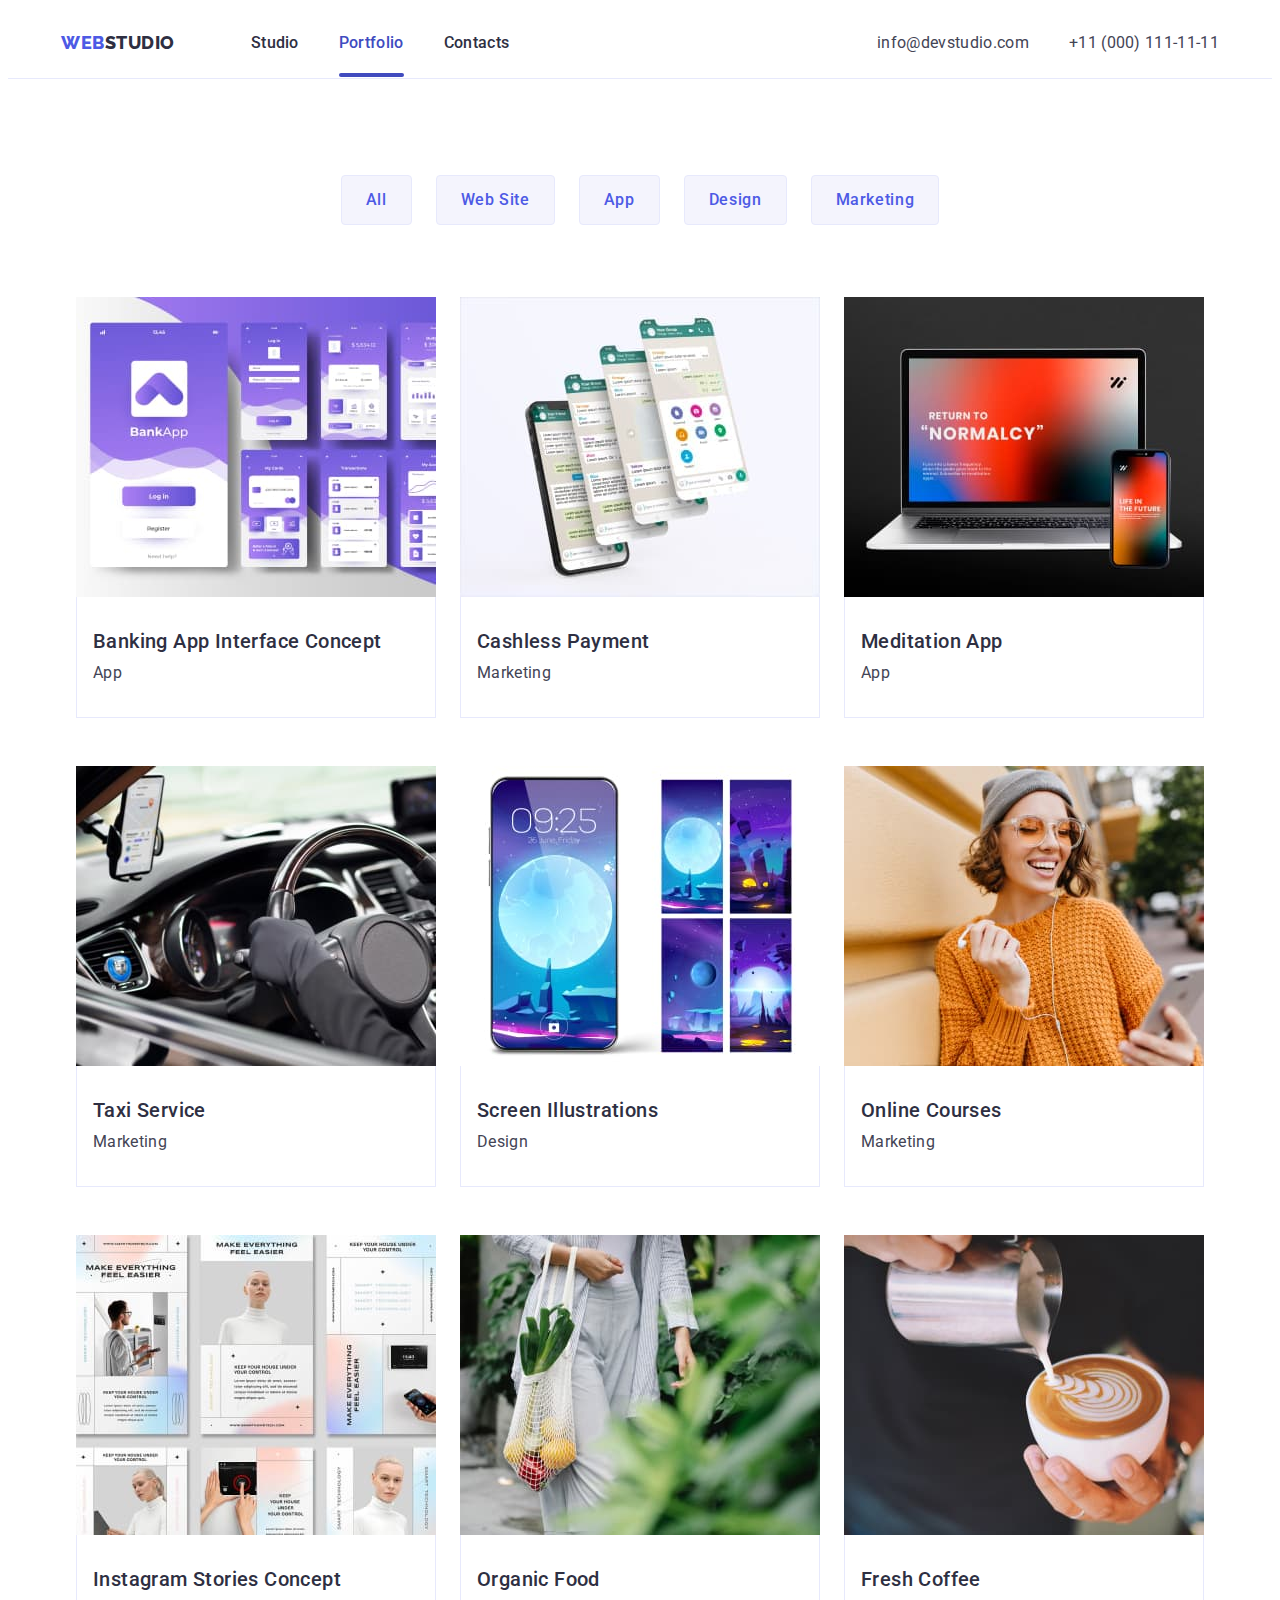
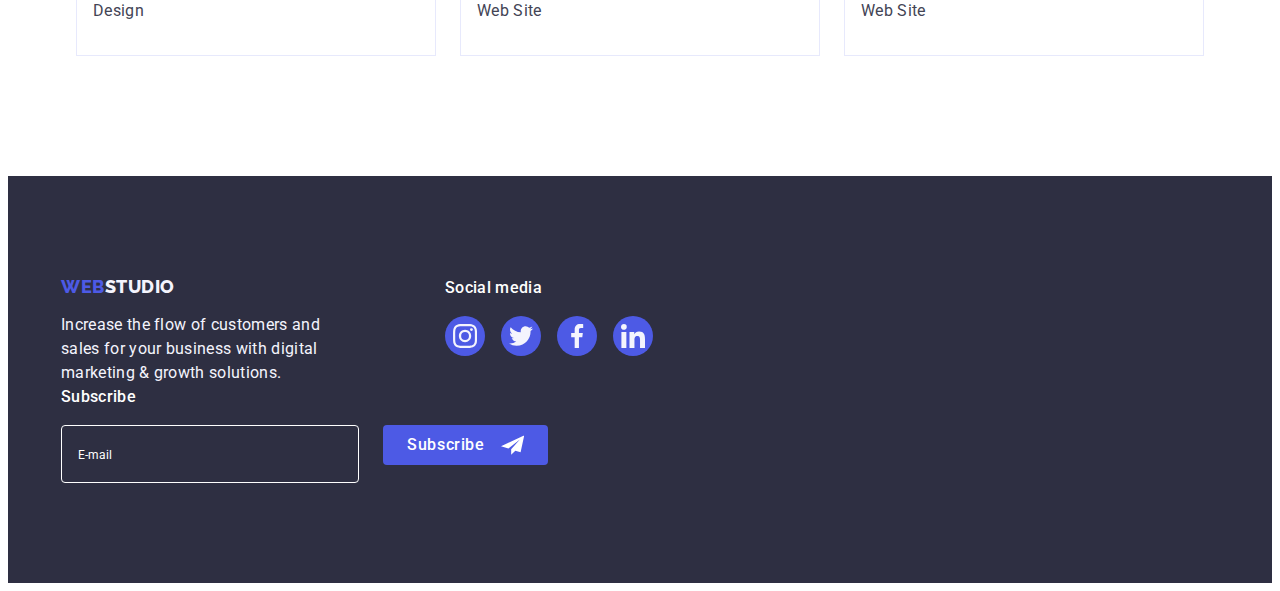
==== commit bf583cd4: "4" ====
--- a/portfolio.html
+++ b/portfolio.html
@@ -100,10 +100,10 @@
         <nav class="site-nav">
           <ul class="list">
             <li class="item">
-              <a class="link current" href="./index.html">Studio</a>
-            </li>
-            <li class="item">
-              <a class="link" href="./portfolio.html">Portfolio</a>
+              <a class="link " href="./index.html">Studio</a>
+            </li>
+            <li class="item">
+              <a class="link current" href="./portfolio.html">Portfolio</a>
             </li>
             <li class="item"><a class="nav link" href="">Contacts</a></li>
           </ul>
